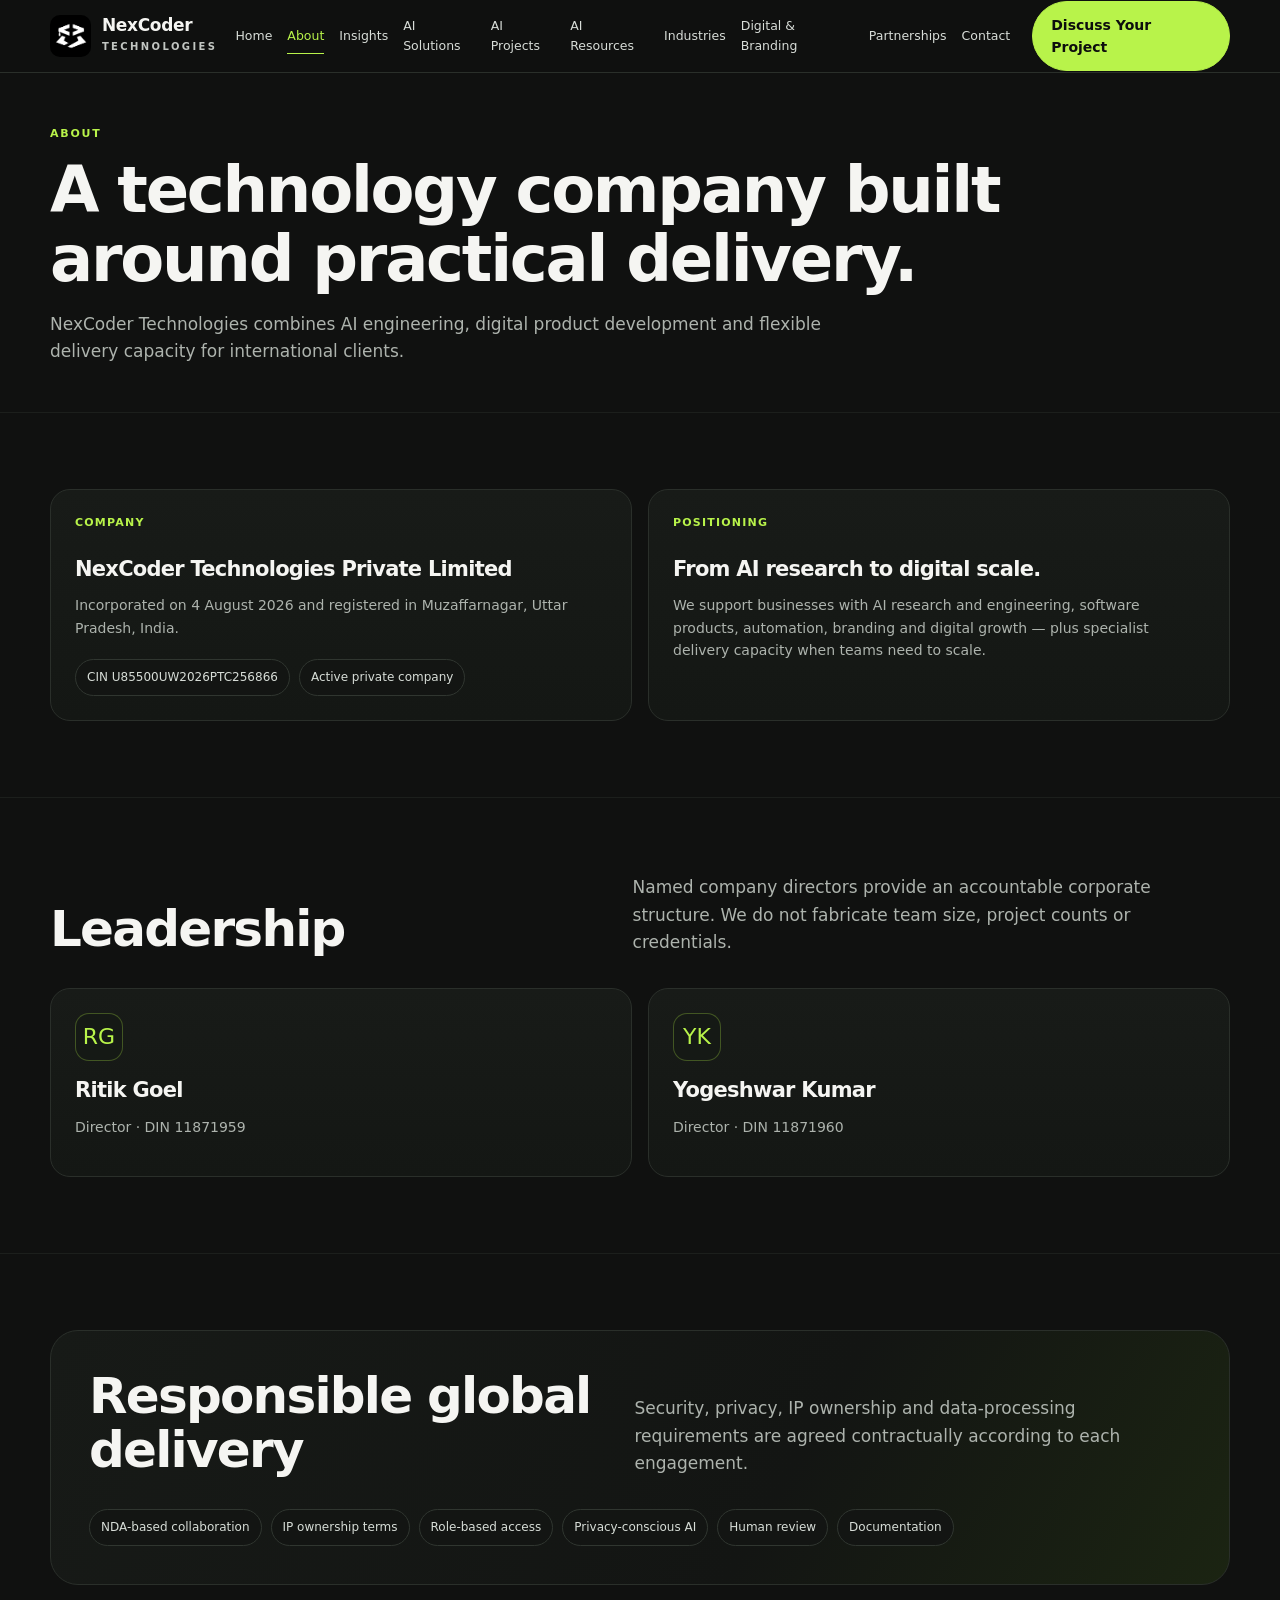
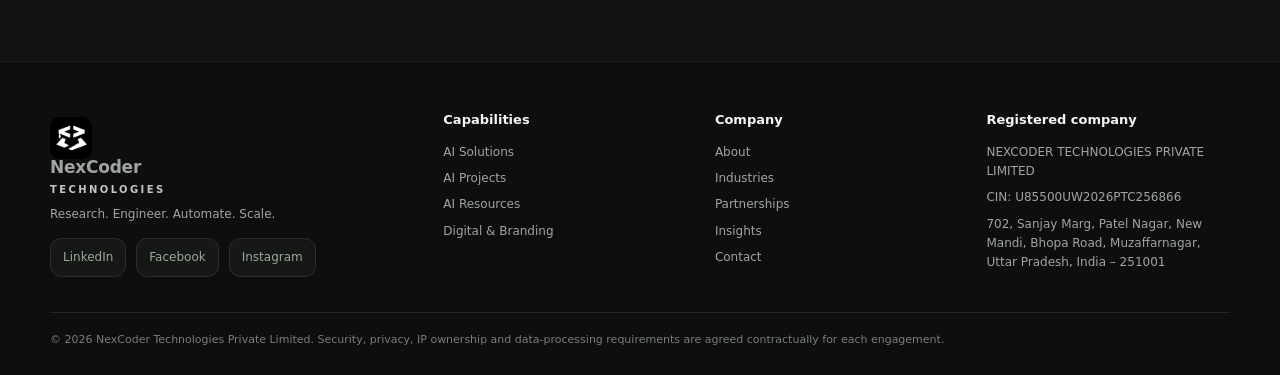
==== about.html @ a0c18c76 "Add files via upload" ====
<!doctype html>
<html lang="en">
<head>
<meta charset="utf-8">
<meta name="viewport" content="width=device-width,initial-scale=1">
<title>About NexCoder Technologies | AI & Digital Engineering</title>
<meta name="description" content="Learn about NexCoder Technologies, its registered company details, leadership and global delivery approach.">
<link rel="canonical" href="https://nexcodertechnologies.com/about.html">
<link rel="icon" href="favicon.png" type="image/png">
<meta name="theme-color" content="#101110">
<meta property="og:type" content="website">
<meta property="og:title" content="About NexCoder Technologies | AI & Digital Engineering">
<meta property="og:description" content="Learn about NexCoder Technologies, its registered company details, leadership and global delivery approach.">
<meta property="og:url" content="https://nexcodertechnologies.com/about.html">
<meta property="og:image" content="https://nexcodertechnologies.com/og-cover.jpg">
<meta property="og:site_name" content="NexCoder Technologies">
<meta name="twitter:card" content="summary_large_image">
<meta name="twitter:title" content="About NexCoder Technologies | AI & Digital Engineering">
<meta name="twitter:description" content="Learn about NexCoder Technologies, its registered company details, leadership and global delivery approach.">
<meta name="twitter:image" content="https://nexcodertechnologies.com/og-cover.jpg">
<link rel="stylesheet" href="styles.css">
<script type="application/ld+json">{"@context": "https://schema.org", "@type": "Organization", "name": "NexCoder Technologies Private Limited", "url": "https://nexcodertechnologies.com/", "logo": "https://nexcodertechnologies.com/logo.jpg", "foundingDate": "2026-08-04", "identifier": {"@type": "PropertyValue", "name": "CIN", "value": "U85500UW2026PTC256866"}, "address": {"@type": "PostalAddress", "streetAddress": "702, Sanjay Marg, Patel Nagar, New Mandi, Bhopa Road", "addressLocality": "Muzaffarnagar", "addressRegion": "Uttar Pradesh", "postalCode": "251001", "addressCountry": "IN"}, "sameAs": ["https://www.linkedin.com/company/nexcoder-technologies/", "https://www.facebook.com/profile.php?id=61593294118329", "https://www.instagram.com/nexcodertechnologies/"]}</script>
</head>
<body>

<a class="skip" href="#main">Skip to content</a>
<header class="site-header">
  <div class="wrap nav">
    <a class="brand" href="index.html" aria-label="NexCoder Technologies home">
      <img src="logo.jpg" alt="NexCoder Technologies logo" width="42" height="42">
      <span class="brand-copy"><strong>NexCoder</strong><small>TECHNOLOGIES</small></span>
    </a>
    <nav class="navlinks" aria-label="Primary navigation"><a class="" href="index.html">Home</a><a class="active" href="about.html">About</a><a class="" href="insights.html">Insights</a><a class="" href="ai-solutions.html">AI Solutions</a><a class="" href="ai-projects.html">AI Projects</a><a class="" href="ai-resources.html">AI Resources</a><a class="" href="industries.html">Industries</a><a class="" href="digital-branding.html">Digital & Branding</a><a class="" href="partnerships.html">Partnerships</a><a class="" href="contact.html">Contact</a></nav>
    <a class="btn primary nav-cta" href="contact.html?interest=General%20Project">Discuss Your Project</a>
    <button class="menu" type="button" aria-label="Toggle navigation">☰</button>
  </div>
  <div class="wrap mobile"><a href="index.html">Home</a><a href="about.html">About</a><a href="insights.html">Insights</a><a href="ai-solutions.html">AI Solutions</a><a href="ai-projects.html">AI Projects</a><a href="ai-resources.html">AI Resources</a><a href="industries.html">Industries</a><a href="digital-branding.html">Digital & Branding</a><a href="partnerships.html">Partnerships</a><a href="contact.html">Contact</a></div>
</header>

<main id="main"><section class="page-hero"><div class="wrap"><div class="eyebrow">About</div><h1>A technology company built around practical delivery.</h1><p>NexCoder Technologies combines AI engineering, digital product development and flexible delivery capacity for international clients.</p></div></section>
<section><div class="wrap"><div class="grid two">
<div class="card"><div class="kicker">Company</div><h3>NexCoder Technologies Private Limited</h3><p>Incorporated on 4 August 2026 and registered in Muzaffarnagar, Uttar Pradesh, India.</p><div class="pills"><span class="pill">CIN U85500UW2026PTC256866</span><span class="pill">Active private company</span></div></div>
<div class="card"><div class="kicker">Positioning</div><h3>From AI research to digital scale.</h3><p>We support businesses with AI research and engineering, software products, automation, branding and digital growth — plus specialist delivery capacity when teams need to scale.</p></div>
</div></div></section>
<section><div class="wrap"><div class="section-head"><h2>Leadership</h2><p>Named company directors provide an accountable corporate structure. We do not fabricate team size, project counts or credentials.</p></div>
<div class="grid two">
<div class="card"><div class="iconbox">RG</div><h3>Ritik Goel</h3><p>Director · DIN 11871959</p></div>
<div class="card"><div class="iconbox">YK</div><h3>Yogeshwar Kumar</h3><p>Director · DIN 11871960</p></div>
</div></div></section>
<section><div class="wrap band"><div class="section-head"><h2>Responsible global delivery</h2><p>Security, privacy, IP ownership and data-processing requirements are agreed contractually according to each engagement.</p></div>
<div class="pills"><span class="pill">NDA-based collaboration</span><span class="pill">IP ownership terms</span><span class="pill">Role-based access</span><span class="pill">Privacy-conscious AI</span><span class="pill">Human review</span><span class="pill">Documentation</span></div></div></section>
</main>

<footer>
  <div class="wrap">
    <div class="footer-grid">
      <div>
        <a class="brand" href="index.html"><img src="logo.jpg" alt="" width="42" height="42"><span class="brand-copy"><strong>NexCoder</strong><small>TECHNOLOGIES</small></span></a>
        <p>Research. Engineer. Automate. Scale.</p>
        <div class="social">
          <a href="https://www.linkedin.com/company/nexcoder-technologies/" target="_blank" rel="noopener noreferrer">LinkedIn</a>
          <a href="https://www.facebook.com/profile.php?id=61593294118329" target="_blank" rel="noopener noreferrer">Facebook</a>
          <a href="https://www.instagram.com/nexcodertechnologies/" target="_blank" rel="noopener noreferrer">Instagram</a>
        </div>
      </div>
      <div><h4>Capabilities</h4><a href="ai-solutions.html">AI Solutions</a><a href="ai-projects.html">AI Projects</a><a href="ai-resources.html">AI Resources</a><a href="digital-branding.html">Digital & Branding</a></div>
      <div><h4>Company</h4><a href="about.html">About</a><a href="industries.html">Industries</a><a href="partnerships.html">Partnerships</a><a href="insights.html">Insights</a><a href="contact.html">Contact</a></div>
      <div><h4>Registered company</h4><p>NEXCODER TECHNOLOGIES PRIVATE LIMITED</p><p>CIN: U85500UW2026PTC256866</p><p>702, Sanjay Marg, Patel Nagar, New Mandi, Bhopa Road, Muzaffarnagar, Uttar Pradesh, India – 251001</p></div>
    </div>
    <div class="legal">© 2026 NexCoder Technologies Private Limited. Security, privacy, IP ownership and data-processing requirements are agreed contractually for each engagement.</div>
  </div>
</footer>
<button class="backtop" aria-label="Back to top">↑</button>
<script src="script.js" defer></script>

</body></html>
---- styles.css ----
:root{
  --bg:#101110;--bg2:#151715;--panel:#181b18;--panel2:#1d211d;
  --text:#f5f5f2;--muted:#adb3ad;--lime:#b8f34a;--blue:#6f9cff;
  --line:#2a2f2a;--max:1180px;--radius:20px;--shadow:0 20px 60px rgba(0,0,0,.28)
}
*{box-sizing:border-box}html{scroll-behavior:smooth}
body{margin:0;background:var(--bg);color:var(--text);font-family:Inter,ui-sans-serif,system-ui,-apple-system,BlinkMacSystemFont,"Segoe UI",sans-serif;line-height:1.6}
img{max-width:100%;display:block}a{color:inherit;text-decoration:none}
button,input,select,textarea{font:inherit}.wrap{width:min(100% - 36px,var(--max));margin:auto}
.skip{position:absolute;left:-9999px;top:auto}.skip:focus{left:16px;top:16px;z-index:1000;background:var(--lime);color:#0c0c0c;padding:10px 14px;border-radius:8px}
.site-header{position:sticky;top:0;z-index:90;background:rgba(16,17,16,.93);backdrop-filter:blur(16px);border-bottom:1px solid var(--line)}
.nav{min-height:72px;display:flex;align-items:center;gap:18px}.brand{display:flex;gap:11px;align-items:center;font-weight:850;letter-spacing:-.02em;white-space:nowrap}
.brand img{width:42px;height:42px;object-fit:cover;border-radius:10px}.brand-copy strong{display:block;font-size:17px;line-height:1.05}.brand-copy small{display:block;color:#c2c6c2;font-size:10px;letter-spacing:.24em;margin-top:5px}
.navlinks{margin-left:auto;display:flex;gap:15px;align-items:center;font-size:12.5px;color:#d8ddd8}.navlinks a{padding:7px 0;border-bottom:1px solid transparent}.navlinks a:hover,.navlinks a.active{color:var(--lime);border-color:var(--lime)}
.nav-cta{margin-left:4px}.menu{display:none;margin-left:auto;border:1px solid var(--line);background:#171917;color:#fff;border-radius:10px;padding:8px 11px;font-size:20px}
.mobile{display:none;border-top:1px solid var(--line);padding:10px 0 16px}.mobile.open{display:block}.mobile a{display:block;padding:10px 0;color:#e7e7e7}
.btn{display:inline-flex;align-items:center;justify-content:center;gap:8px;border-radius:999px;padding:12px 18px;border:1px solid var(--line);font-weight:800;font-size:14px;transition:.2s ease;cursor:pointer}
.btn:hover{transform:translateY(-2px)}.btn.primary{background:var(--lime);color:#0d0e0d;border-color:var(--lime)}.btn.secondary{background:#1a1d1a}
.hero{padding:54px 0 44px;overflow:hidden}.hero-grid{display:grid;grid-template-columns:1.08fr .92fr;gap:54px;align-items:center}
.eyebrow{font-size:11px;letter-spacing:.16em;text-transform:uppercase;color:var(--lime);font-weight:850;margin-bottom:13px}
h1,h2,h3{line-height:1.08;letter-spacing:-.035em;margin:0}h1{font-size:clamp(42px,6.8vw,76px)}h2{font-size:clamp(31px,4vw,50px)}h3{font-size:21px}
.hero p{font-size:18px;color:var(--muted);max-width:720px;margin:20px 0}.hero-actions{display:flex;gap:11px;flex-wrap:wrap;margin-top:25px}
.visual{min-height:390px;position:relative;border-radius:28px;border:1px solid var(--line);background:
 radial-gradient(circle at 72% 25%,rgba(184,243,74,.13),transparent 30%),
 radial-gradient(circle at 22% 78%,rgba(111,156,255,.10),transparent 28%),#121412;overflow:hidden;box-shadow:var(--shadow)}
.visual:before{content:"";position:absolute;inset:0;background-image:linear-gradient(#ffffff08 1px,transparent 1px),linear-gradient(90deg,#ffffff08 1px,transparent 1px);background-size:32px 32px}
.orb{position:absolute;border-radius:50%;border:1px solid rgba(184,243,74,.22);left:50%;top:50%;transform:translate(-50%,-50%)}.o1{width:110px;height:110px;background:var(--lime);color:#0b0c0b;display:grid;place-items:center;font-weight:950;font-size:28px}.o2{width:230px;height:230px}.o3{width:340px;height:340px;border-color:rgba(111,156,255,.15)}
.node{position:absolute;width:58px;height:58px;background:#171a17;border:1px solid #343a34;border-radius:15px;display:grid;place-items:center;font-weight:850}.n1{left:12%;top:18%}.n2{right:13%;top:20%}.n3{left:18%;bottom:16%}.n4{right:18%;bottom:15%}
.trust-strip{border-top:1px solid var(--line);border-bottom:1px solid var(--line);background:#121412}.trust-grid{display:grid;grid-template-columns:repeat(4,1fr);gap:1px}.trust-item{padding:18px 20px;border-right:1px solid var(--line)}.trust-item:last-child{border-right:0}.trust-item b{display:block;color:var(--lime);font-size:12px;letter-spacing:.06em}.trust-item span{font-size:13px;color:var(--muted)}
section{padding:76px 0;border-bottom:1px solid #1c1f1c}.section-head{display:grid;grid-template-columns:.95fr 1.05fr;gap:42px;align-items:end;margin-bottom:32px}.section-head p{margin:0;color:var(--muted);font-size:17px}
.grid{display:grid;grid-template-columns:repeat(3,1fr);gap:16px}.grid.two{grid-template-columns:repeat(2,1fr)}.grid.four{grid-template-columns:repeat(4,1fr)}
.card{background:linear-gradient(180deg,var(--panel),#141714);border:1px solid var(--line);border-radius:var(--radius);padding:24px;transition:.22s ease;min-height:100%}.card:hover{transform:translateY(-4px);border-color:rgba(184,243,74,.55);box-shadow:0 16px 40px rgba(0,0,0,.22)}
.card p{color:var(--muted);font-size:14px}.card ul{padding-left:18px;color:#d7ddd7;font-size:14px}.card li{margin:6px 0}.kicker{font-size:11px;color:var(--lime);font-weight:850;letter-spacing:.11em;text-transform:uppercase;margin-bottom:26px}
.iconbox{width:48px;height:48px;border-radius:14px;border:1px solid rgba(184,243,74,.28);background:#151915;display:grid;place-items:center;color:var(--lime);font-size:22px;margin-bottom:18px}
.band{border:1px solid var(--line);border-radius:28px;padding:38px;background:linear-gradient(120deg,#171a17,#131513 62%,#1b2412)}
.pills{display:flex;flex-wrap:wrap;gap:9px;margin-top:20px}.pill{font-size:12px;color:#d7ddd7;border:1px solid #303630;background:#131513;border-radius:999px;padding:8px 11px}
.process{display:grid;grid-template-columns:repeat(6,1fr);gap:10px}.step{padding:18px 13px;border:1px solid var(--line);border-radius:15px;background:#161916;font-size:12px}.step b{color:var(--lime);display:block;margin-bottom:7px}
.price{position:relative}.amount{font-size:34px;font-weight:900;margin:16px 0 3px}.amount small{font-size:12px;color:var(--muted)}.badge{position:absolute;right:18px;top:18px;background:var(--lime);color:#101110;font-size:10px;font-weight:900;border-radius:999px;padding:5px 9px}
.quote{border-left:3px solid var(--lime);padding:18px 20px;background:#151815;border-radius:0 15px 15px 0;color:#e9eee9}
.timeline{border-left:1px solid #3a413a;margin-left:12px}.timeline-item{position:relative;padding:0 0 28px 30px}.timeline-item:before{content:"";position:absolute;left:-5px;top:5px;width:9px;height:9px;border-radius:50%;background:var(--lime)}
.article-card a{color:var(--lime);font-weight:800}.article-body{max-width:780px}.article-body p,.article-body li{color:#c1c7c1;font-size:17px}.article-body h2{font-size:32px;margin:40px 0 12px}.article-body h3{font-size:23px;margin:28px 0 10px}
.contact-grid{display:grid;grid-template-columns:.8fr 1.2fr;gap:34px}.contact-meta{display:grid;gap:14px}.meta-box{padding:18px;border:1px solid var(--line);border-radius:15px;background:#151815}.meta-box b{display:block;color:var(--lime);font-size:11px;letter-spacing:.08em;text-transform:uppercase;margin-bottom:6px}.meta-box span,.meta-box a{color:#dce1dc;font-size:14px}
.form-shell{border:1px solid var(--line);border-radius:22px;overflow:hidden;background:#fff;min-height:860px}.form-shell iframe{width:100%;height:860px;border:0;display:block}
.intent{display:none;margin-bottom:14px;padding:10px 12px;border-radius:12px;border:1px solid rgba(184,243,74,.3);background:#192015;color:#dfe8d8;font-size:13px}.intent.show{display:block}
.social{display:flex;gap:10px;flex-wrap:wrap}.social a{display:inline-flex;align-items:center;gap:8px;padding:9px 12px;border-radius:11px;border:1px solid var(--line);background:#151815;font-size:13px}.social a:hover{border-color:var(--lime);color:var(--lime)}
.backtop{position:fixed;right:18px;bottom:18px;width:44px;height:44px;border-radius:50%;border:1px solid #3b433b;background:#171a17;color:var(--lime);display:grid;place-items:center;opacity:0;pointer-events:none;transition:.2s;z-index:70}.backtop.show{opacity:1;pointer-events:auto}
footer{padding:48px 0 26px;background:#0d0e0d}.footer-grid{display:grid;grid-template-columns:1.5fr repeat(3,1fr);gap:28px}.footer-grid h4{font-size:13px;margin:0 0 12px}.footer-grid a,.footer-grid p{display:block;color:#9fa69f;font-size:12px;margin:7px 0}.legal{border-top:1px solid #222722;margin-top:28px;padding-top:18px;color:#777f77;font-size:11px}
.page-hero{padding:52px 0 30px}.page-hero h1{font-size:clamp(38px,5.5vw,64px)}.page-hero p{max-width:780px;color:var(--muted);font-size:17px}
.notice{padding:14px 16px;border:1px solid #3a413a;border-radius:14px;background:#141714;color:#bfc5bf;font-size:13px}
@media(max-width:1040px){.navlinks,.nav-cta{display:none}.menu{display:block}.hero-grid,.section-head,.contact-grid{grid-template-columns:1fr}.grid.four{grid-template-columns:repeat(2,1fr)}.grid{grid-template-columns:repeat(2,1fr)}.process{grid-template-columns:repeat(3,1fr)}.trust-grid{grid-template-columns:repeat(2,1fr)}.footer-grid{grid-template-columns:repeat(2,1fr)}}
@media(max-width:640px){.hero{padding-top:36px}.visual{min-height:320px}.grid,.grid.two,.grid.four{grid-template-columns:1fr}.process{grid-template-columns:repeat(2,1fr)}.trust-grid{grid-template-columns:1fr}.trust-item{border-right:0;border-bottom:1px solid var(--line)}section{padding:58px 0}.band{padding:25px}.footer-grid{grid-template-columns:1fr}.form-shell,.form-shell iframe{min-height:920px;height:920px}}
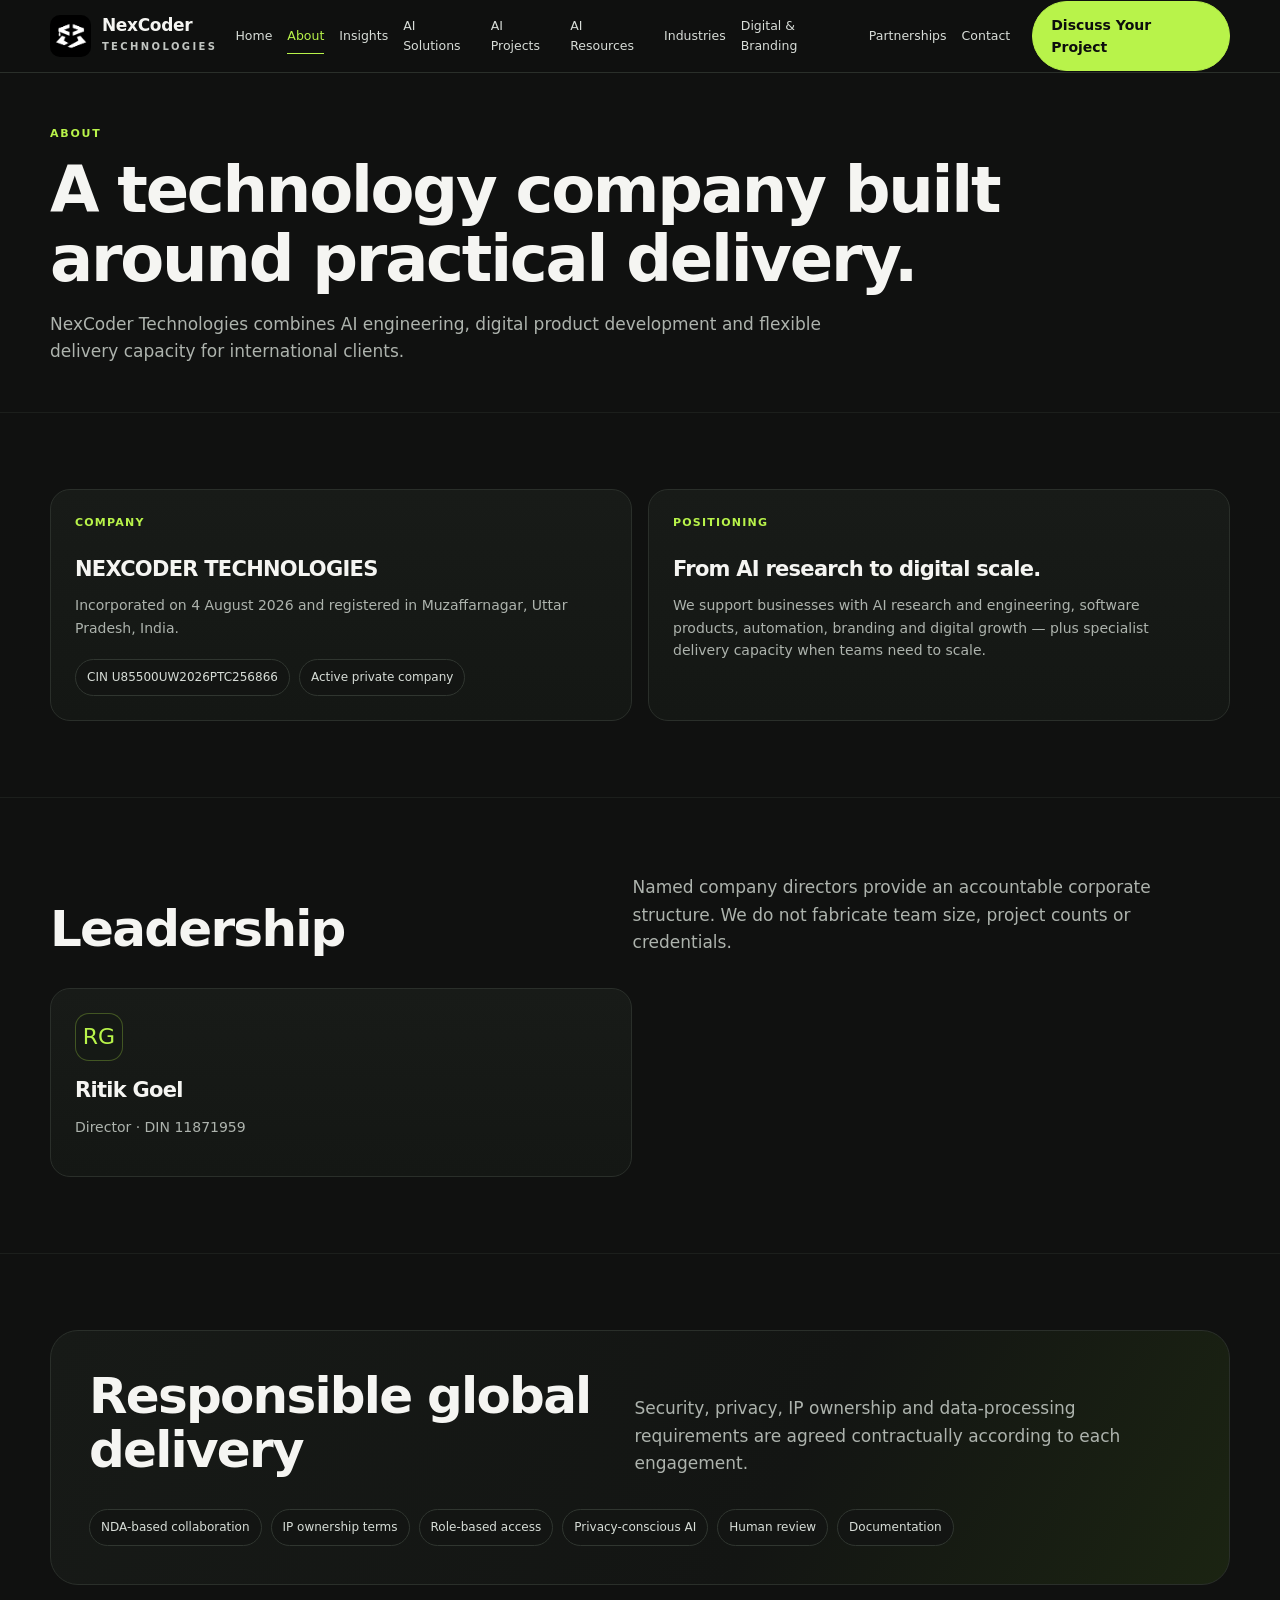
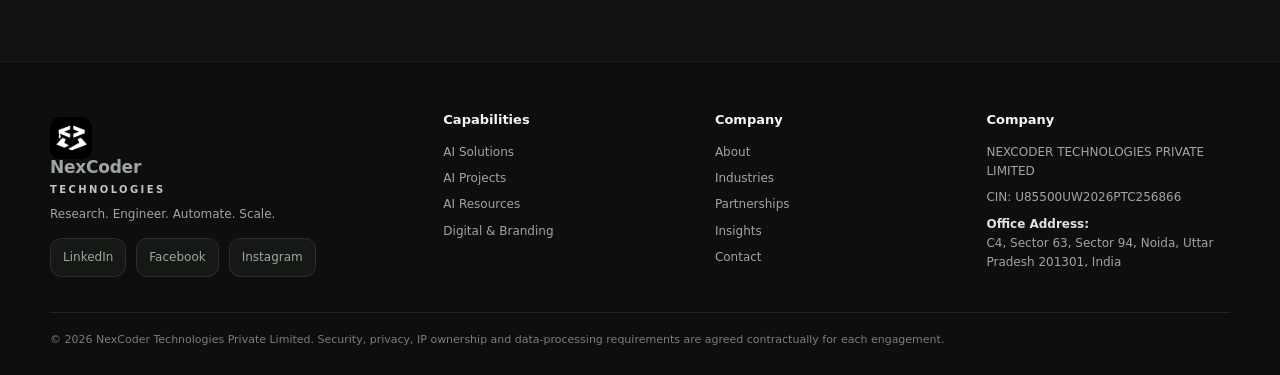
==== commit 191491d0: "Add files via upload" ====
--- a/about.html
+++ b/about.html
@@ -19,7 +19,7 @@
 <meta name="twitter:description" content="Learn about NexCoder Technologies, its registered company details, leadership and global delivery approach.">
 <meta name="twitter:image" content="https://nexcodertechnologies.com/og-cover.jpg">
 <link rel="stylesheet" href="styles.css">
-<script type="application/ld+json">{"@context": "https://schema.org", "@type": "Organization", "name": "NexCoder Technologies Private Limited", "url": "https://nexcodertechnologies.com/", "logo": "https://nexcodertechnologies.com/logo.jpg", "foundingDate": "2026-08-04", "identifier": {"@type": "PropertyValue", "name": "CIN", "value": "U85500UW2026PTC256866"}, "address": {"@type": "PostalAddress", "streetAddress": "702, Sanjay Marg, Patel Nagar, New Mandi, Bhopa Road", "addressLocality": "Muzaffarnagar", "addressRegion": "Uttar Pradesh", "postalCode": "251001", "addressCountry": "IN"}, "sameAs": ["https://www.linkedin.com/company/nexcoder-technologies/", "https://www.facebook.com/profile.php?id=61593294118329", "https://www.instagram.com/nexcodertechnologies/"]}</script>
+<script type="application/ld+json">{"@context": "https://schema.org", "@type": "Organization", "name": "NEXCODER TECHNOLOGIES", "url": "https://nexcodertechnologies.com/", "logo": "https://nexcodertechnologies.com/logo.jpg", "foundingDate": "2026-08-04", "identifier": {"@type": "PropertyValue", "name": "CIN", "value": "U85500UW2026PTC256866"}, "address": {"@type": "PostalAddress", "streetAddress": "C4, Sector 63, Sector 94", "addressLocality": "Noida", "addressRegion": "Uttar Pradesh", "postalCode": "201301", "addressCountry": "IN"}, "sameAs": ["https://www.linkedin.com/company/nexcoder-technologies/", "https://www.facebook.com/profile.php?id=61593294118329", "https://www.instagram.com/nexcodertechnologies/"]}</script>
 </head>
 <body>
 
@@ -39,13 +39,13 @@
 
 <main id="main"><section class="page-hero"><div class="wrap"><div class="eyebrow">About</div><h1>A technology company built around practical delivery.</h1><p>NexCoder Technologies combines AI engineering, digital product development and flexible delivery capacity for international clients.</p></div></section>
 <section><div class="wrap"><div class="grid two">
-<div class="card"><div class="kicker">Company</div><h3>NexCoder Technologies Private Limited</h3><p>Incorporated on 4 August 2026 and registered in Muzaffarnagar, Uttar Pradesh, India.</p><div class="pills"><span class="pill">CIN U85500UW2026PTC256866</span><span class="pill">Active private company</span></div></div>
+<div class="card"><div class="kicker">Company</div><h3>NEXCODER TECHNOLOGIES</h3><p>Incorporated on 4 August 2026 and registered in Muzaffarnagar, Uttar Pradesh, India.</p><div class="pills"><span class="pill">CIN U85500UW2026PTC256866</span><span class="pill">Active private company</span></div></div>
 <div class="card"><div class="kicker">Positioning</div><h3>From AI research to digital scale.</h3><p>We support businesses with AI research and engineering, software products, automation, branding and digital growth — plus specialist delivery capacity when teams need to scale.</p></div>
 </div></div></section>
 <section><div class="wrap"><div class="section-head"><h2>Leadership</h2><p>Named company directors provide an accountable corporate structure. We do not fabricate team size, project counts or credentials.</p></div>
 <div class="grid two">
 <div class="card"><div class="iconbox">RG</div><h3>Ritik Goel</h3><p>Director · DIN 11871959</p></div>
-<div class="card"><div class="iconbox">YK</div><h3>Yogeshwar Kumar</h3><p>Director · DIN 11871960</p></div>
+
 </div></div></section>
 <section><div class="wrap band"><div class="section-head"><h2>Responsible global delivery</h2><p>Security, privacy, IP ownership and data-processing requirements are agreed contractually according to each engagement.</p></div>
 <div class="pills"><span class="pill">NDA-based collaboration</span><span class="pill">IP ownership terms</span><span class="pill">Role-based access</span><span class="pill">Privacy-conscious AI</span><span class="pill">Human review</span><span class="pill">Documentation</span></div></div></section>
@@ -65,7 +65,7 @@
       </div>
       <div><h4>Capabilities</h4><a href="ai-solutions.html">AI Solutions</a><a href="ai-projects.html">AI Projects</a><a href="ai-resources.html">AI Resources</a><a href="digital-branding.html">Digital & Branding</a></div>
       <div><h4>Company</h4><a href="about.html">About</a><a href="industries.html">Industries</a><a href="partnerships.html">Partnerships</a><a href="insights.html">Insights</a><a href="contact.html">Contact</a></div>
-      <div><h4>Registered company</h4><p>NEXCODER TECHNOLOGIES PRIVATE LIMITED</p><p>CIN: U85500UW2026PTC256866</p><p>702, Sanjay Marg, Patel Nagar, New Mandi, Bhopa Road, Muzaffarnagar, Uttar Pradesh, India – 251001</p></div>
+      <div><h4>Company</h4><p>NEXCODER TECHNOLOGIES PRIVATE LIMITED</p><p>CIN: U85500UW2026PTC256866</p><p><strong style="color:#dfe4df">Office Address:</strong><br>C4, Sector 63, Sector 94, Noida, Uttar Pradesh 201301, India</p></div>
     </div>
     <div class="legal">© 2026 NexCoder Technologies Private Limited. Security, privacy, IP ownership and data-processing requirements are agreed contractually for each engagement.</div>
   </div>
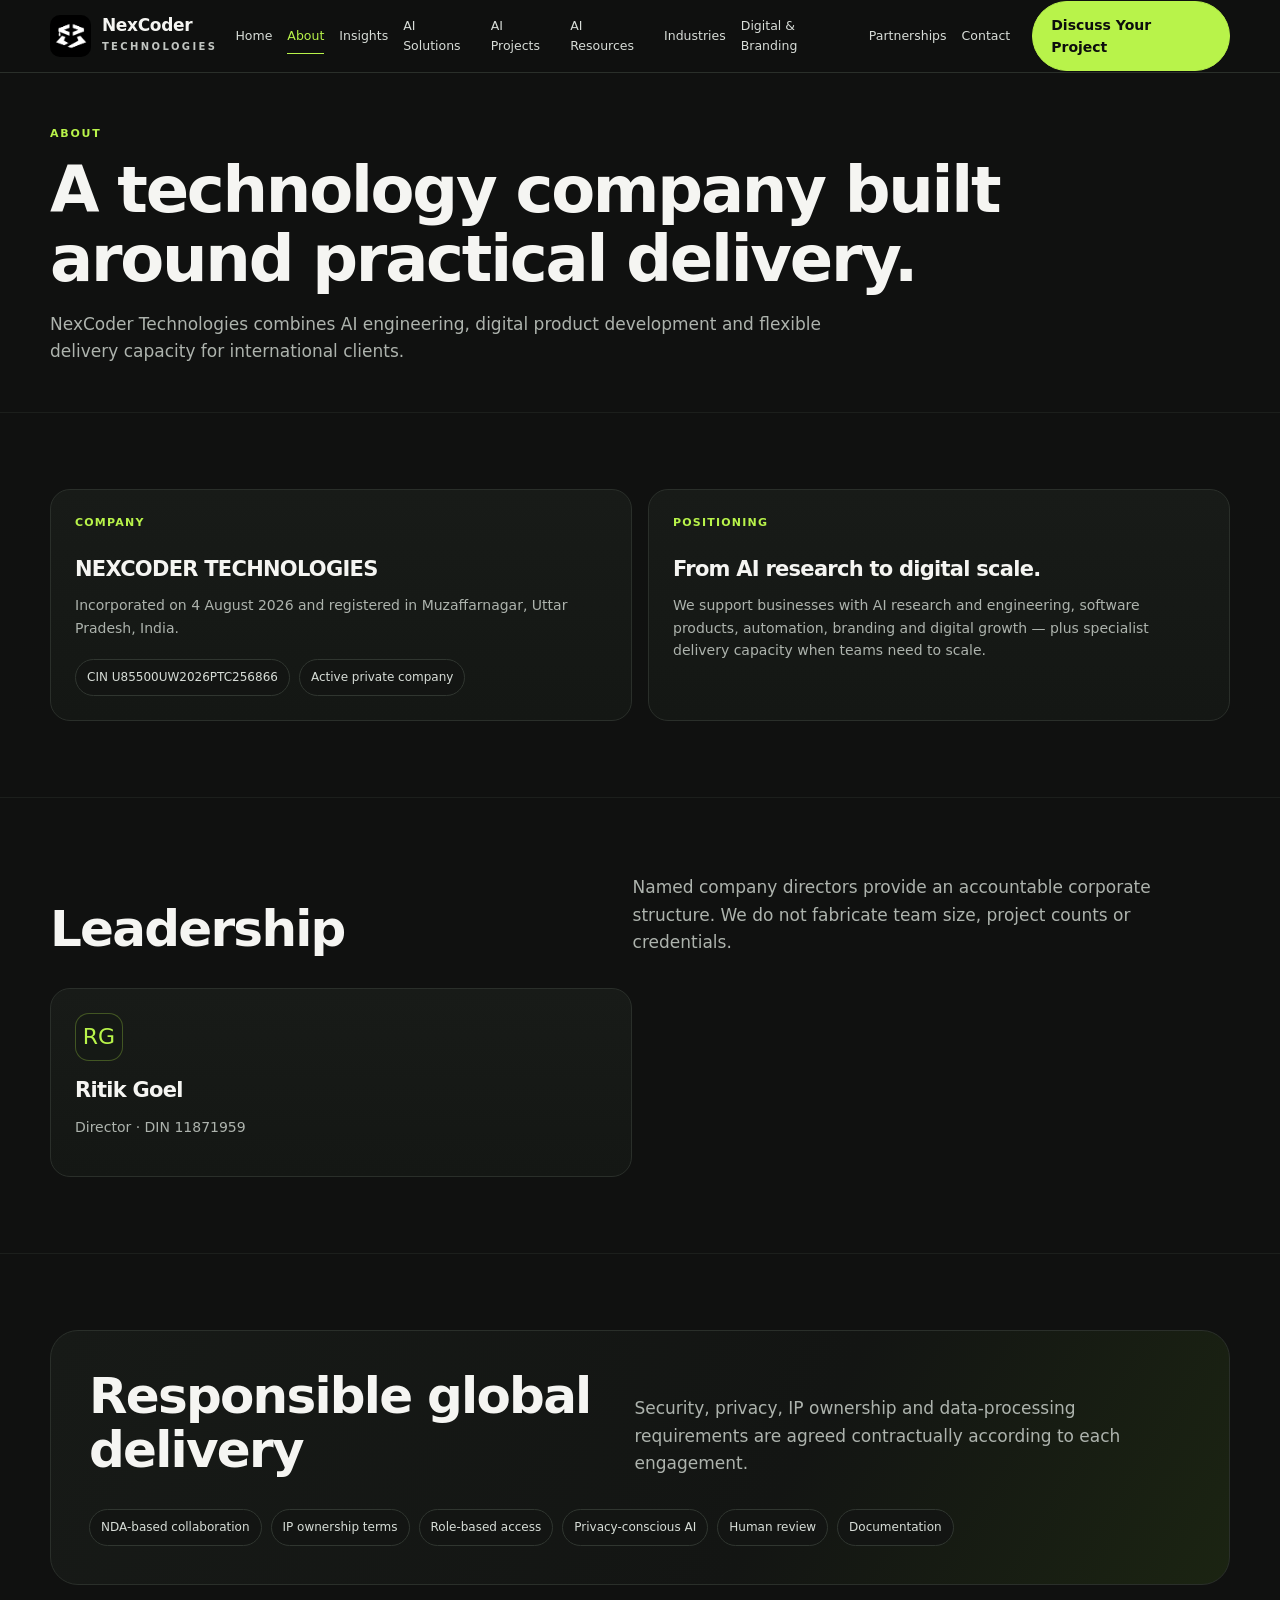
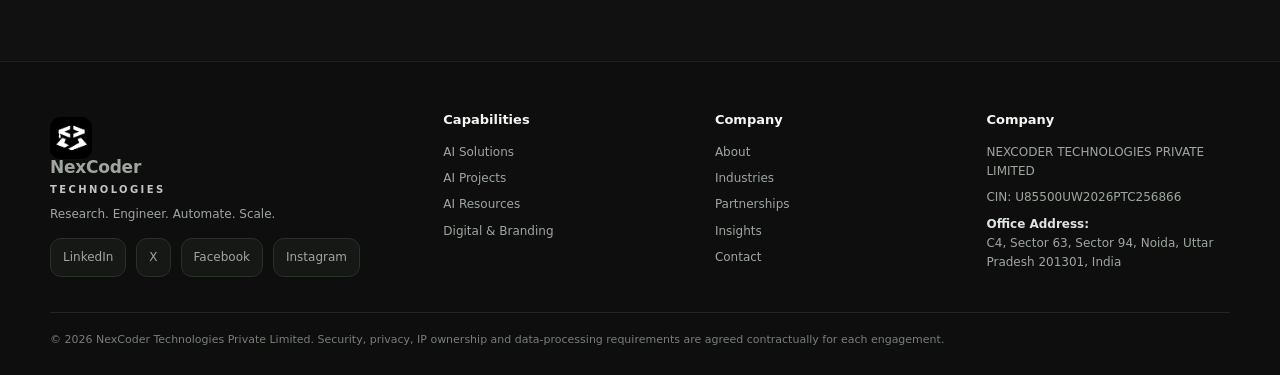
==== commit 4348c809: "Add files via upload" ====
--- a/about.html
+++ b/about.html
@@ -19,7 +19,7 @@
 <meta name="twitter:description" content="Learn about NexCoder Technologies, its registered company details, leadership and global delivery approach.">
 <meta name="twitter:image" content="https://nexcodertechnologies.com/og-cover.jpg">
 <link rel="stylesheet" href="styles.css">
-<script type="application/ld+json">{"@context": "https://schema.org", "@type": "Organization", "name": "NEXCODER TECHNOLOGIES", "url": "https://nexcodertechnologies.com/", "logo": "https://nexcodertechnologies.com/logo.jpg", "foundingDate": "2026-08-04", "identifier": {"@type": "PropertyValue", "name": "CIN", "value": "U85500UW2026PTC256866"}, "address": {"@type": "PostalAddress", "streetAddress": "C4, Sector 63, Sector 94", "addressLocality": "Noida", "addressRegion": "Uttar Pradesh", "postalCode": "201301", "addressCountry": "IN"}, "sameAs": ["https://www.linkedin.com/company/nexcoder-technologies/", "https://www.facebook.com/profile.php?id=61593294118329", "https://www.instagram.com/nexcodertechnologies/"]}</script>
+<script type="application/ld+json">{"@context": "https://schema.org", "@type": "Organization", "name": "NEXCODER TECHNOLOGIES", "url": "https://nexcodertechnologies.com/", "logo": "https://nexcodertechnologies.com/logo.jpg", "foundingDate": "2026-08-04", "identifier": {"@type": "PropertyValue", "name": "CIN", "value": "U85500UW2026PTC256866"}, "address": {"@type": "PostalAddress", "streetAddress": "C4, Sector 63, Sector 94", "addressLocality": "Noida", "addressRegion": "Uttar Pradesh", "postalCode": "201301", "addressCountry": "IN"}, "sameAs": ["https://www.linkedin.com/company/nexcoder-technologies/", "https://x.com/NexcoderTechno", "https://www.facebook.com/profile.php?id=61593294118329", "https://www.instagram.com/nexcodertechnologies/"]}</script>
 </head>
 <body>
 
@@ -59,6 +59,7 @@
         <p>Research. Engineer. Automate. Scale.</p>
         <div class="social">
           <a href="https://www.linkedin.com/company/nexcoder-technologies/" target="_blank" rel="noopener noreferrer">LinkedIn</a>
+          <a href="https://x.com/NexcoderTechno" target="_blank" rel="noopener noreferrer">X</a>
           <a href="https://www.facebook.com/profile.php?id=61593294118329" target="_blank" rel="noopener noreferrer">Facebook</a>
           <a href="https://www.instagram.com/nexcodertechnologies/" target="_blank" rel="noopener noreferrer">Instagram</a>
         </div>
--- a/styles.css
+++ b/styles.css
@@ -50,3 +50,111 @@
 .notice{padding:14px 16px;border:1px solid #3a413a;border-radius:14px;background:#141714;color:#bfc5bf;font-size:13px}
 @media(max-width:1040px){.navlinks,.nav-cta{display:none}.menu{display:block}.hero-grid,.section-head,.contact-grid{grid-template-columns:1fr}.grid.four{grid-template-columns:repeat(2,1fr)}.grid{grid-template-columns:repeat(2,1fr)}.process{grid-template-columns:repeat(3,1fr)}.trust-grid{grid-template-columns:repeat(2,1fr)}.footer-grid{grid-template-columns:repeat(2,1fr)}}
 @media(max-width:640px){.hero{padding-top:36px}.visual{min-height:320px}.grid,.grid.two,.grid.four{grid-template-columns:1fr}.process{grid-template-columns:repeat(2,1fr)}.trust-grid{grid-template-columns:1fr}.trust-item{border-right:0;border-bottom:1px solid var(--line)}section{padding:58px 0}.band{padding:25px}.footer-grid{grid-template-columns:1fr}.form-shell,.form-shell iframe{min-height:920px;height:920px}}
+
+.home-visual{min-height:390px;background:#080a08}.home-visual img{width:100%;height:100%;min-height:390px;object-fit:cover;object-position:center;border-radius:28px}.home-visual:before{display:none}@media(max-width:640px){.home-visual,.home-visual img{min-height:300px}.home-visual img{object-position:60% center}}
+
+
+/* Premium code-built homepage AI figure */
+.tech-figure{
+  min-height:420px;
+  isolation:isolate;
+  background:
+    radial-gradient(circle at 72% 22%,rgba(184,243,74,.14),transparent 26%),
+    radial-gradient(circle at 22% 78%,rgba(111,156,255,.09),transparent 25%),
+    linear-gradient(145deg,#141714,#0f110f);
+}
+.tech-figure:before{display:none}
+.tech-grid{
+  position:absolute;inset:0;z-index:-3;
+  background-image:
+    linear-gradient(rgba(255,255,255,.045) 1px,transparent 1px),
+    linear-gradient(90deg,rgba(255,255,255,.045) 1px,transparent 1px);
+  background-size:34px 34px;
+  mask-image:linear-gradient(to bottom,rgba(0,0,0,.95),rgba(0,0,0,.55));
+}
+.tech-orbit{
+  position:absolute;left:50%;top:47%;transform:translate(-50%,-50%);
+  border-radius:50%;pointer-events:none
+}
+.orbit-1{width:158px;height:158px;border:1px solid rgba(184,243,74,.35);box-shadow:0 0 45px rgba(184,243,74,.05)}
+.orbit-2{width:285px;height:285px;border:1px solid rgba(111,156,255,.18)}
+.orbit-3{width:390px;height:390px;border:1px dashed rgba(184,243,74,.10);animation:orbitSpin 22s linear infinite}
+.tech-core{
+  position:absolute;left:50%;top:47%;transform:translate(-50%,-50%);
+  width:108px;height:108px;border-radius:28px;
+  display:flex;flex-direction:column;align-items:center;justify-content:center;
+  color:#0b0d0b;background:linear-gradient(145deg,#c5ff52,#a8e731);
+  border:1px solid #d2ff7b;
+  box-shadow:0 0 0 8px rgba(184,243,74,.06),0 24px 55px rgba(0,0,0,.36),0 0 44px rgba(184,243,74,.18);
+  z-index:6
+}
+.tech-core span{font-size:29px;font-weight:950;line-height:1}
+.tech-core small{font-size:8px;letter-spacing:.22em;font-weight:900;margin-top:9px}
+.tech-line{
+  position:absolute;left:50%;top:47%;height:1px;transform-origin:0 50%;z-index:0;
+  background:linear-gradient(90deg,rgba(184,243,74,.7),rgba(184,243,74,.05));
+  box-shadow:0 0 7px rgba(184,243,74,.22)
+}
+.line-1{width:154px;transform:rotate(-145deg)}
+.line-2{width:156px;transform:rotate(-36deg)}
+.line-3{width:160px;transform:rotate(145deg)}
+.line-4{width:160px;transform:rotate(35deg)}
+.line-5{width:126px;transform:rotate(-90deg);background:linear-gradient(90deg,rgba(111,156,255,.65),rgba(111,156,255,.04))}
+.line-6{width:128px;transform:rotate(90deg);background:linear-gradient(90deg,rgba(111,156,255,.55),rgba(111,156,255,.04))}
+.tech-node{
+  position:absolute;width:80px;height:80px;border-radius:19px;
+  border:1px solid #353b35;background:linear-gradient(180deg,rgba(27,31,27,.98),rgba(18,21,18,.98));
+  display:flex;flex-direction:column;align-items:center;justify-content:center;gap:7px;
+  box-shadow:0 16px 32px rgba(0,0,0,.30);z-index:4;
+  transition:transform .22s ease,border-color .22s ease,box-shadow .22s ease
+}
+.tech-node:hover{transform:translateY(-4px);border-color:rgba(184,243,74,.55);box-shadow:0 20px 40px rgba(0,0,0,.34)}
+.tech-node b{font-size:9px;letter-spacing:.08em;color:#e8ece8}
+.data-node{left:9%;top:13%}.api-node{right:9%;top:14%}.auto-node{left:12%;bottom:13%}.app-node{right:12%;bottom:13%}
+.rag-node{left:50%;top:5%;transform:translateX(-50%)}.rag-node:hover{transform:translateX(-50%) translateY(-4px)}
+.cloud-node{left:50%;bottom:5%;transform:translateX(-50%)}.cloud-node:hover{transform:translateX(-50%) translateY(-4px)}
+.code-icon{font:800 17px ui-monospace,SFMono-Regular,Menlo,monospace;color:#8eb7ff}
+.gear-icon{font-size:24px;color:var(--lime)}.cloud-icon{font-size:25px;color:#9bc1ff}
+.db-icon{position:relative;width:31px;height:30px}.db-icon i{position:absolute;left:0;width:31px;height:10px;border:2px solid var(--lime);border-radius:50%;background:#161916}.db-icon i:nth-child(1){top:0}.db-icon i:nth-child(2){top:9px}.db-icon i:nth-child(3){top:18px}
+.app-icon{width:31px;height:26px;border:1px solid #737a73;border-radius:5px;position:relative}.app-icon i{position:absolute;left:4px;right:4px;top:5px;height:5px;border-radius:2px;background:#6f9cff}.app-icon em{position:absolute;left:4px;right:9px;bottom:5px;height:4px;border-radius:2px;background:var(--lime)}
+.network-icon{width:32px;height:28px;position:relative}.network-icon i{width:8px;height:8px;background:var(--lime);border-radius:50%;position:absolute;box-shadow:0 0 10px rgba(184,243,74,.3)}.network-icon i:nth-child(1){left:12px;top:0}.network-icon i:nth-child(2){left:0;bottom:0}.network-icon i:nth-child(3){right:0;bottom:0}.network-icon i:nth-child(4){left:12px;bottom:4px}
+.network-icon:before,.network-icon:after{content:"";position:absolute;left:8px;top:13px;width:19px;height:1px;background:#7fa438}.network-icon:before{transform:rotate(34deg)}.network-icon:after{transform:rotate(-34deg)}
+.signal{position:absolute;width:7px;height:7px;border-radius:50%;background:var(--lime);box-shadow:0 0 15px rgba(184,243,74,.8);z-index:2;animation:signalPulse 2.4s ease-in-out infinite alternate}
+.s1{left:34%;top:34%}.s2{right:34%;top:34%;animation-delay:.5s}.s3{left:36%;bottom:28%;animation-delay:1s}.s4{right:36%;bottom:28%;animation-delay:1.5s}
+.mini-ui{position:absolute;border:1px solid #2d342d;background:rgba(11,13,11,.70);backdrop-filter:blur(6px);border-radius:12px;z-index:1}
+.ui-left{left:4%;top:45%;width:72px;padding:10px}.ui-left span{display:block;height:4px;border-radius:5px;background:#4d554d;margin:6px 0}.ui-left span:nth-child(2){width:78%;background:#6f9cff}.ui-left span:nth-child(3){width:57%;background:var(--lime)}
+.ui-right{right:4%;top:44%;width:74px;height:55px;padding:10px;display:flex;align-items:flex-end;gap:5px}.ui-right i{display:block;flex:1;background:#4a514a;border-radius:3px 3px 0 0}.ui-right i:nth-child(1){height:30%}.ui-right i:nth-child(2){height:62%;background:#6f9cff}.ui-right i:nth-child(3){height:44%}.ui-right i:nth-child(4){height:82%;background:var(--lime)}
+.figure-caption{
+  position:absolute;left:50%;bottom:18px;transform:translateX(-50%);
+  display:flex;gap:7px;align-items:center;white-space:nowrap;
+  padding:8px 12px;border-radius:999px;border:1px solid #303630;background:rgba(13,15,13,.85);
+  color:#b8beb8;font-size:9px;letter-spacing:.05em;text-transform:uppercase
+}
+.figure-caption i{color:var(--lime);font-style:normal}
+@keyframes signalPulse{from{opacity:.45;transform:scale(.7)}to{opacity:1;transform:scale(1.25)}}
+@keyframes orbitSpin{to{transform:translate(-50%,-50%) rotate(360deg)}}
+@media(max-width:640px){
+  .tech-figure{min-height:350px}
+  .orbit-3{width:310px;height:310px}.orbit-2{width:230px;height:230px}.orbit-1{width:136px;height:136px}
+  .tech-core{width:94px;height:94px;border-radius:24px}
+  .tech-node{width:66px;height:66px;border-radius:16px}
+  .data-node{left:6%;top:14%}.api-node{right:6%;top:15%}.auto-node{left:7%;bottom:17%}.app-node{right:7%;bottom:17%}
+  .rag-node{top:4%}.cloud-node{bottom:8%}
+  .mini-ui{display:none}.figure-caption{font-size:8px;bottom:12px}
+}
+
+/* Additional premium homepage visual retained alongside the code-built figure */
+.hero-showcase{padding:0 0 42px;border-bottom:0}
+.home-image-frame{
+  position:relative;overflow:hidden;border-radius:24px;border:1px solid var(--line);
+  background:#0c0e0c;box-shadow:var(--shadow)
+}
+.home-image-frame:after{
+  content:"";position:absolute;inset:0;pointer-events:none;
+  box-shadow:inset 0 0 0 1px rgba(184,243,74,.04)
+}
+.home-image-frame img{width:100%;height:auto;display:block}
+@media(max-width:640px){
+  .hero-showcase{padding-bottom:28px}
+  .home-image-frame{border-radius:18px}
+}
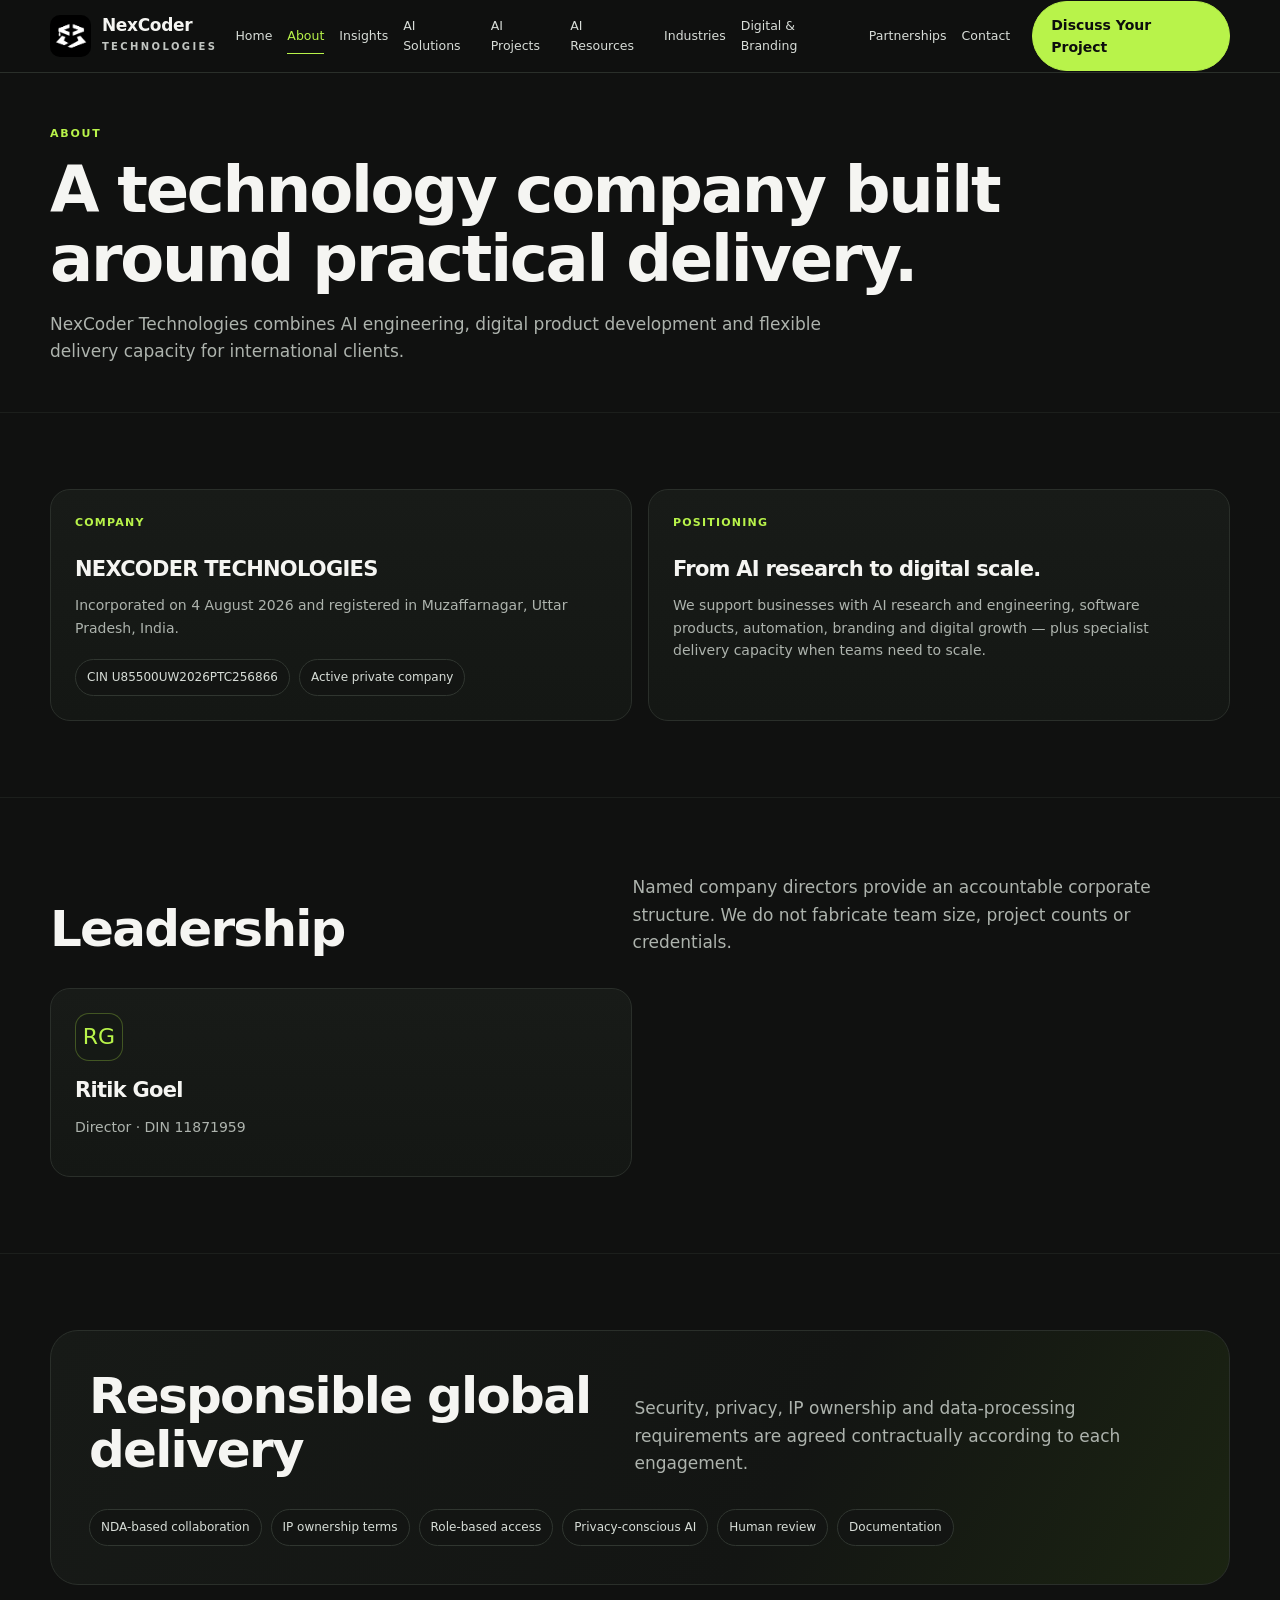
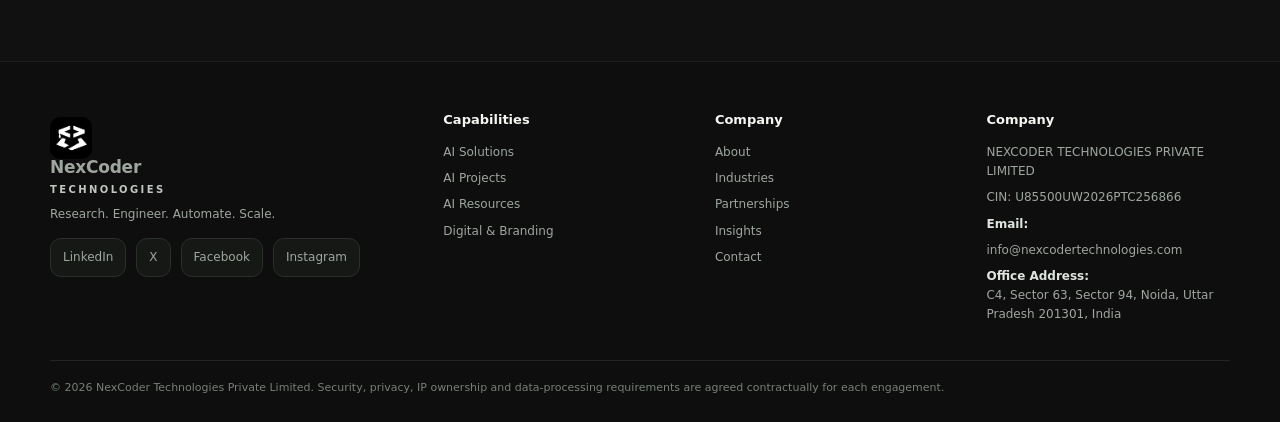
==== commit 841ffa5a: "Add files via upload" ====
--- a/about.html
+++ b/about.html
@@ -66,7 +66,7 @@
       </div>
       <div><h4>Capabilities</h4><a href="ai-solutions.html">AI Solutions</a><a href="ai-projects.html">AI Projects</a><a href="ai-resources.html">AI Resources</a><a href="digital-branding.html">Digital & Branding</a></div>
       <div><h4>Company</h4><a href="about.html">About</a><a href="industries.html">Industries</a><a href="partnerships.html">Partnerships</a><a href="insights.html">Insights</a><a href="contact.html">Contact</a></div>
-      <div><h4>Company</h4><p>NEXCODER TECHNOLOGIES PRIVATE LIMITED</p><p>CIN: U85500UW2026PTC256866</p><p><strong style="color:#dfe4df">Office Address:</strong><br>C4, Sector 63, Sector 94, Noida, Uttar Pradesh 201301, India</p></div>
+      <div><h4>Company</h4><p>NEXCODER TECHNOLOGIES PRIVATE LIMITED</p><p>CIN: U85500UW2026PTC256866</p><p><strong style="color:#dfe4df">Email:</strong><br><a href="mailto:info@nexcodertechnologies.com">info@nexcodertechnologies.com</a></p><p><strong style="color:#dfe4df">Office Address:</strong><br>C4, Sector 63, Sector 94, Noida, Uttar Pradesh 201301, India</p></div>
     </div>
     <div class="legal">© 2026 NexCoder Technologies Private Limited. Security, privacy, IP ownership and data-processing requirements are agreed contractually for each engagement.</div>
   </div>
--- a/styles.css
+++ b/styles.css
@@ -142,19 +142,3 @@
   .rag-node{top:4%}.cloud-node{bottom:8%}
   .mini-ui{display:none}.figure-caption{font-size:8px;bottom:12px}
 }
-
-/* Additional premium homepage visual retained alongside the code-built figure */
-.hero-showcase{padding:0 0 42px;border-bottom:0}
-.home-image-frame{
-  position:relative;overflow:hidden;border-radius:24px;border:1px solid var(--line);
-  background:#0c0e0c;box-shadow:var(--shadow)
-}
-.home-image-frame:after{
-  content:"";position:absolute;inset:0;pointer-events:none;
-  box-shadow:inset 0 0 0 1px rgba(184,243,74,.04)
-}
-.home-image-frame img{width:100%;height:auto;display:block}
-@media(max-width:640px){
-  .hero-showcase{padding-bottom:28px}
-  .home-image-frame{border-radius:18px}
-}
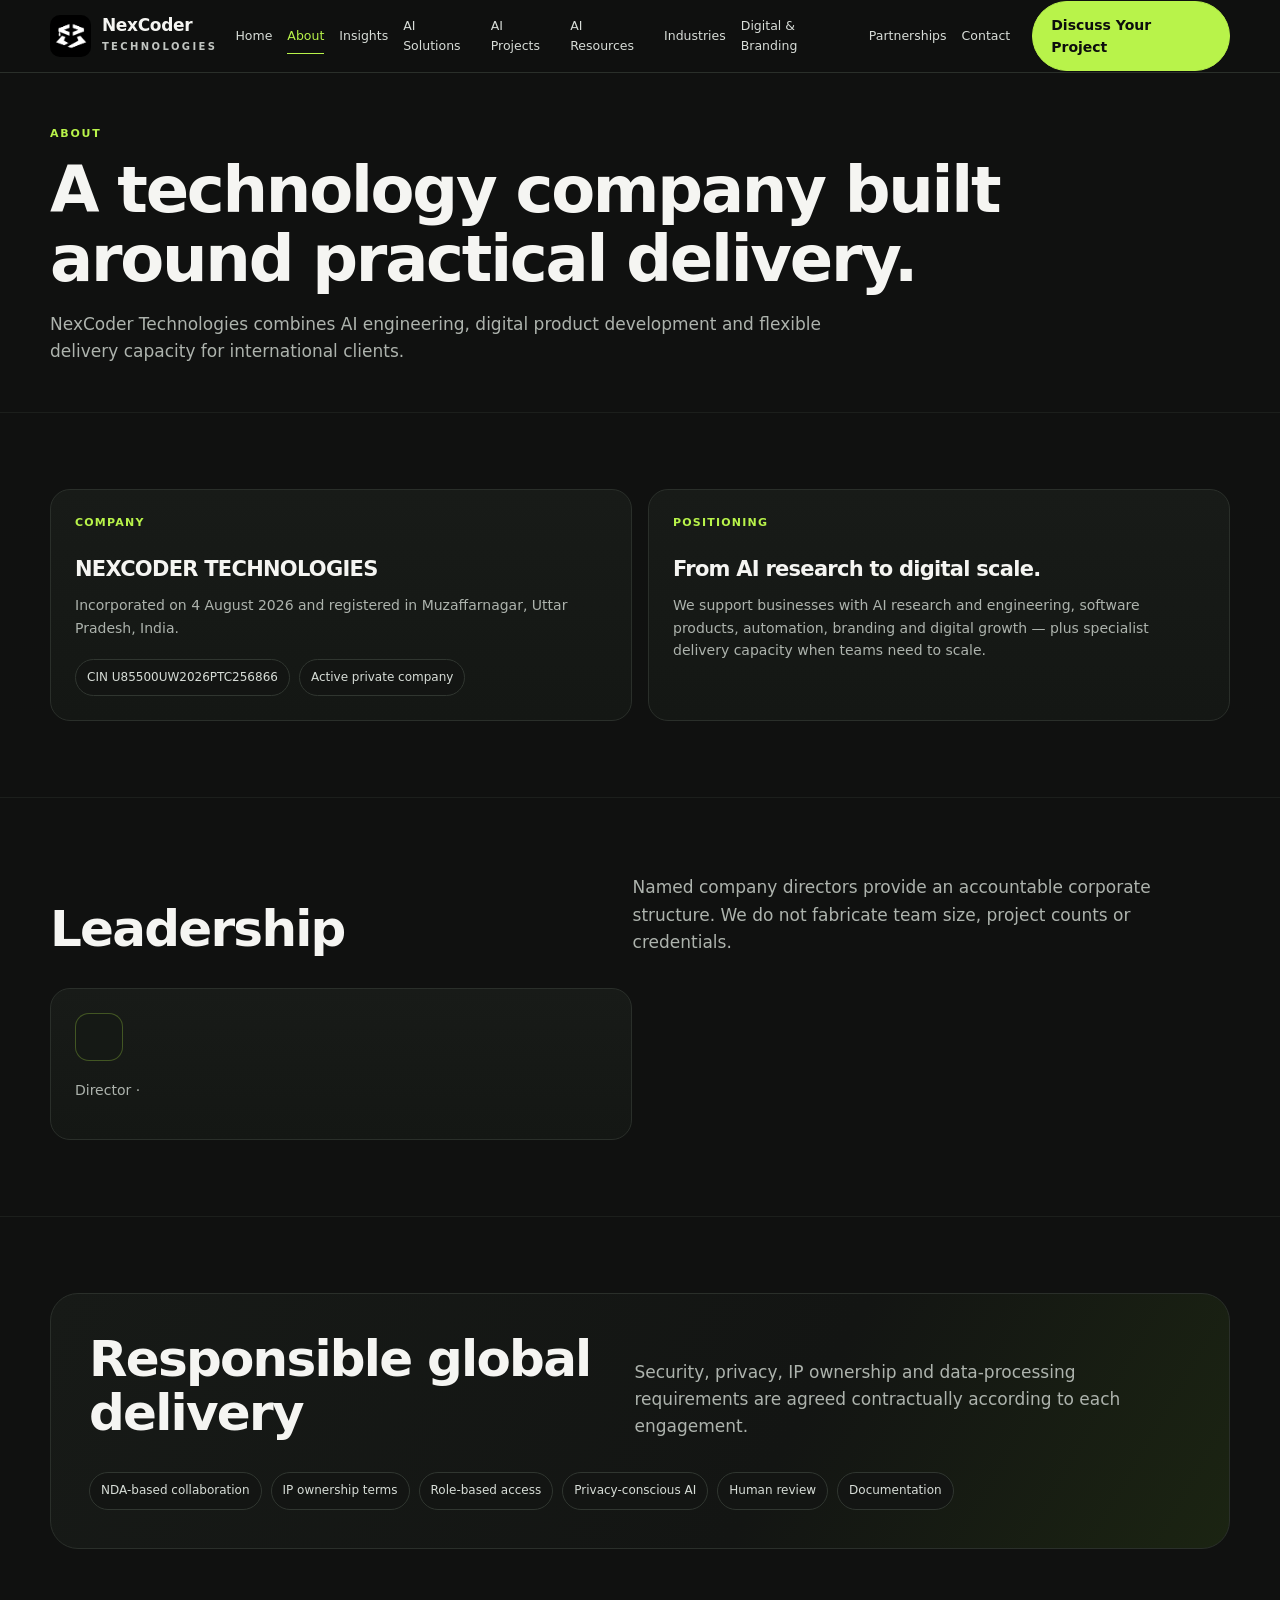
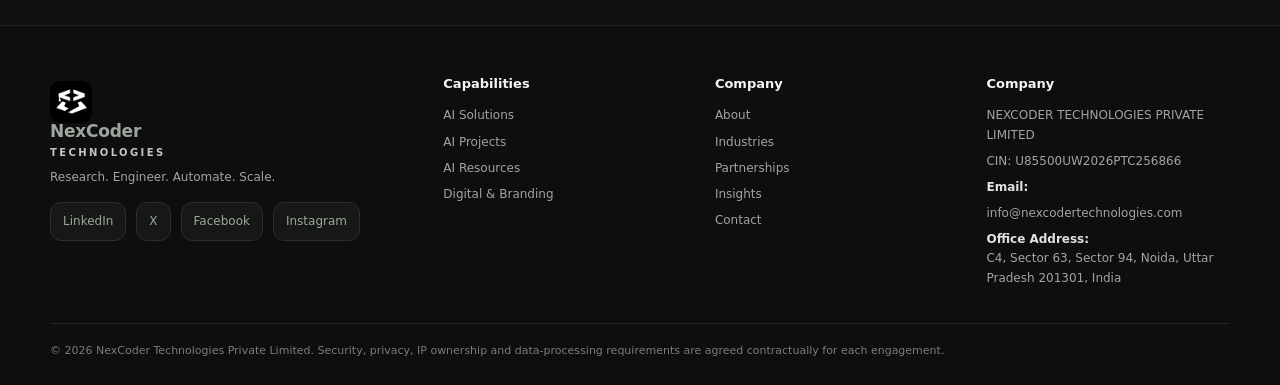
==== commit 66329277: "Add files via upload" ====
--- a/about.html
+++ b/about.html
@@ -44,7 +44,7 @@
 </div></div></section>
 <section><div class="wrap"><div class="section-head"><h2>Leadership</h2><p>Named company directors provide an accountable corporate structure. We do not fabricate team size, project counts or credentials.</p></div>
 <div class="grid two">
-<div class="card"><div class="iconbox">RG</div><h3>Ritik Goel</h3><p>Director · DIN 11871959</p></div>
+<div class="card"><div class="iconbox"></div><h3></h3><p>Director ·</p></div>
 
 </div></div></section>
 <section><div class="wrap band"><div class="section-head"><h2>Responsible global delivery</h2><p>Security, privacy, IP ownership and data-processing requirements are agreed contractually according to each engagement.</p></div>
